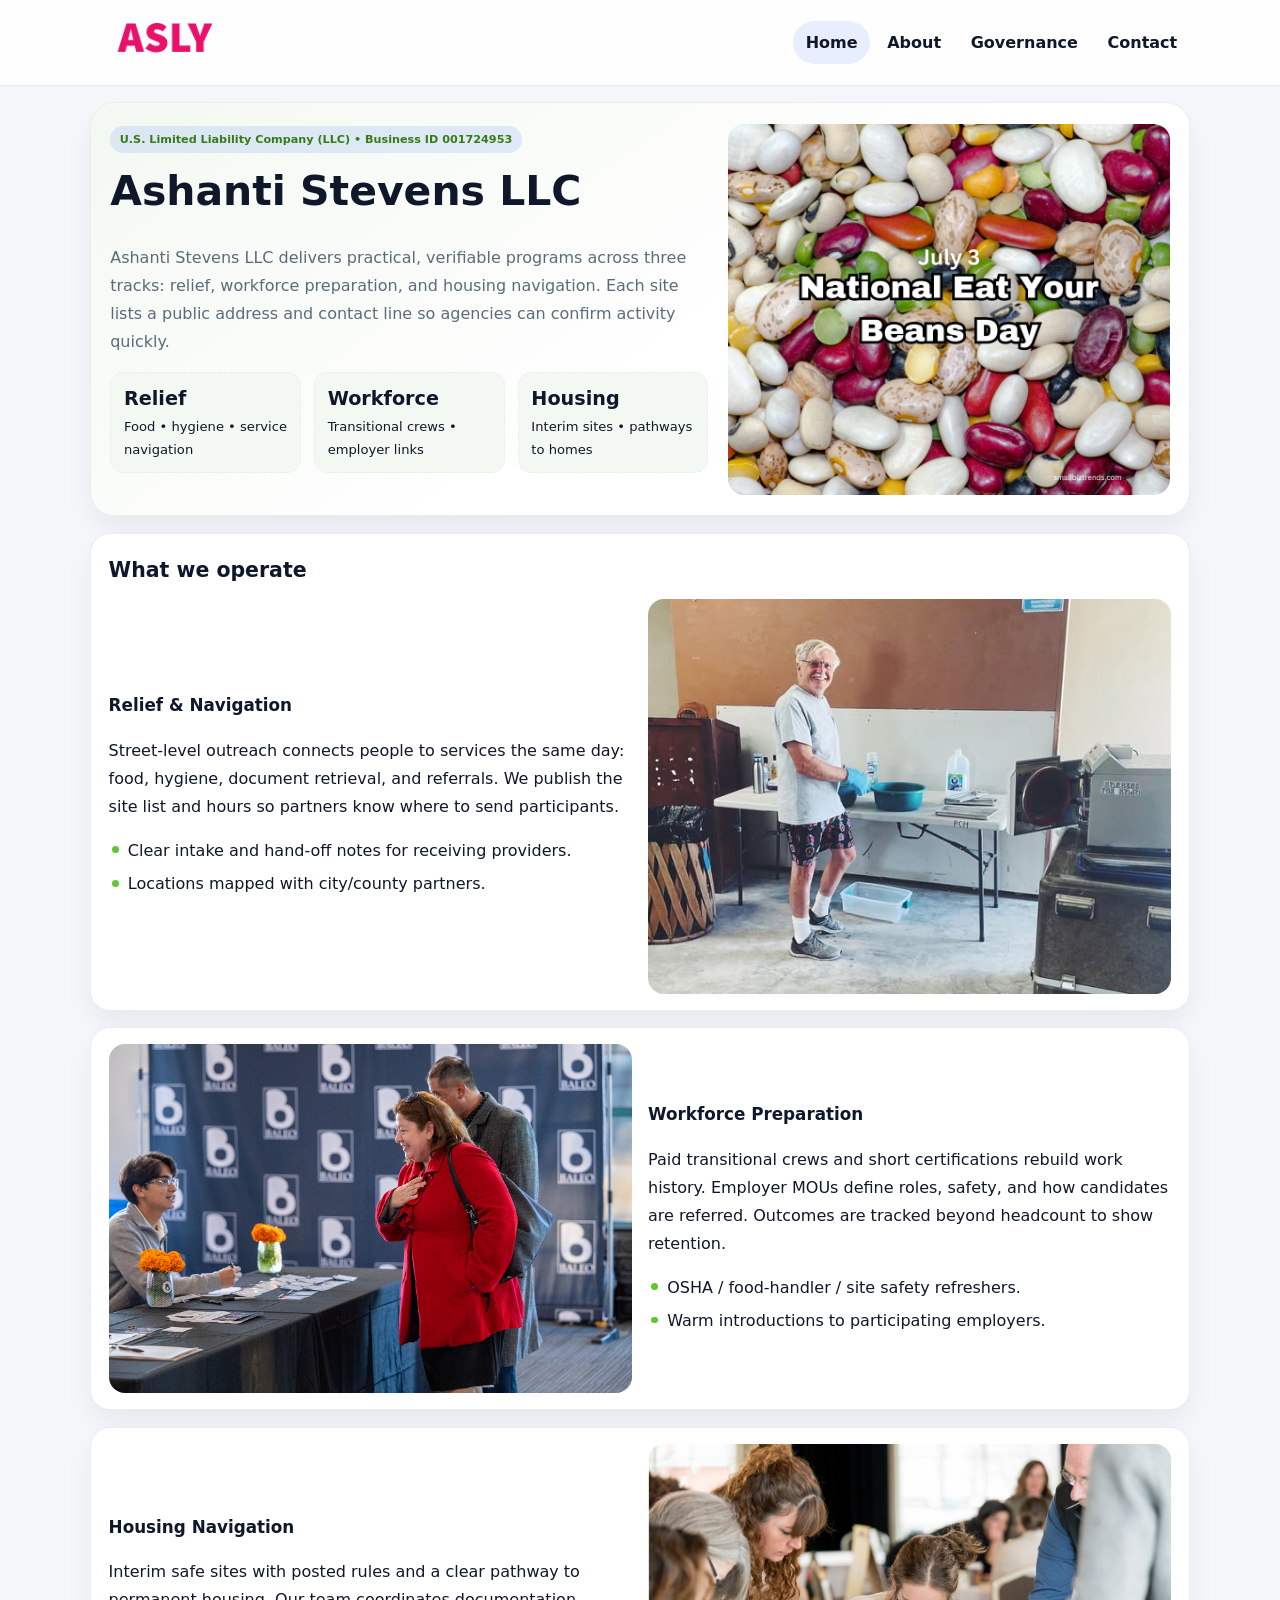
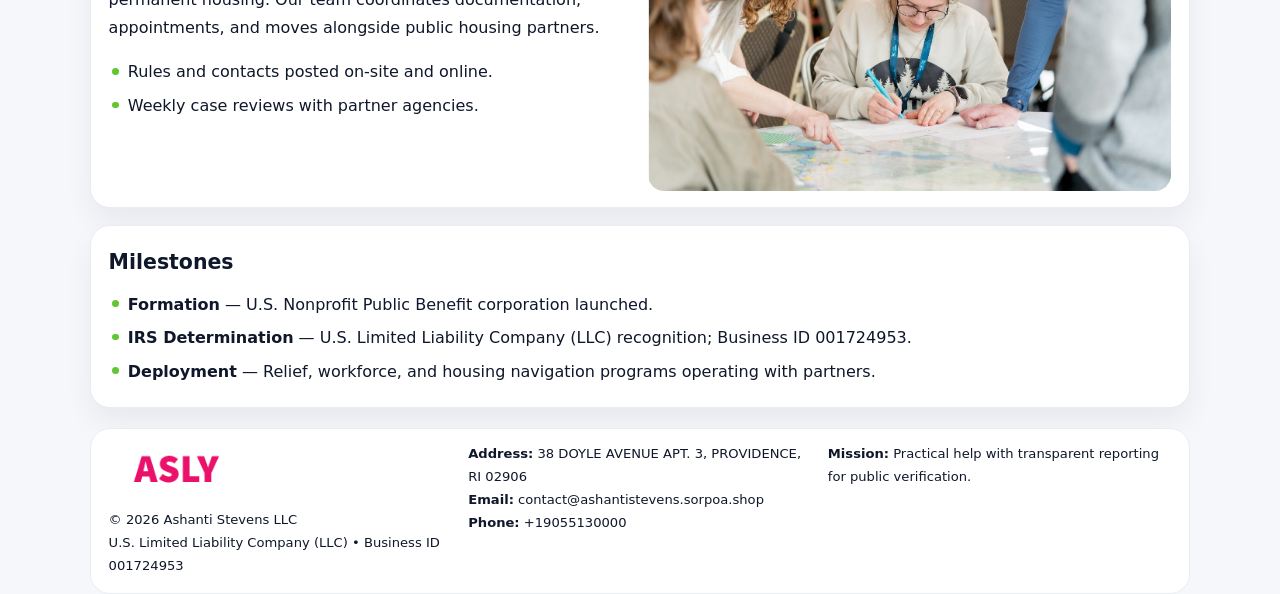
==== index.html @ 91c2f315 "Initial commit" ====
<!doctype html><html lang="en"><head>
<meta charset="utf-8">
<meta name="viewport" content="width=device-width,initial-scale=1">
<title>Ashanti Stevens LLC – Nonprofit • 2025</title>
<link rel="stylesheet" href="assets/styles.css">
<link rel="icon" href="images/logo.png">
<meta name="data-ein" content="001724953">
<meta name="data-name" content="Ashanti Stevens LLC">
  <meta name="description" content="We are a 501(c)(3) organization advancing community services, education, and direct relief through transparent programs, local partnerships, and measurable outcomes.">
</head><body>
<div style="position:absolute;left:-9999px;top:-9999px;opacity:0" data-uniq="{{UNIQUE_BLOB}}">
  <span>We are a 501(c)(3) organization advancing community services, education, and direct relief through transparent programs, local partnerships, and measurable outcomes.</span><svg width="12" height="12" viewBox="0 0 12 12" xmlns="http://www.w3.org/2000/svg"><circle cx="6" cy="6" r="5" fill="#b45309"/></svg><img src="images/land.jpg" width="1" height="1" alt="" loading="lazy"/>
</div>

<header class="header">
  <div class="ccff7fdc89e">
    <a href="index.html"><img src="images/logo.png" alt=""></a>
    <div class="links">
      <a class="active" href="index.html">Home</a>
      <a href="about.html">About</a>
      <a href="governance.html">Governance</a>
      <a href="contact.html">Contact</a>
    </div>
  </div>
</header>

<section class="mast">
  <div>
    <span class="c7349d46707">U.S. Limited Liability Company (LLC) • Business ID 001724953</span>
    <h1>Ashanti Stevens LLC</h1>
    <p>Ashanti Stevens LLC delivers practical, verifiable programs across three tracks: relief, workforce preparation, and housing navigation. Each site lists a public address and contact line so agencies can confirm activity quickly.</p>
    <div class="stats">
      <div class="stat"><b>Relief</b><div class="small">Food • hygiene • service navigation</div></div>
      <div class="stat"><b>Workforce</b><div class="small">Transitional crews • employer links</div></div>
      <div class="stat"><b>Housing</b><div class="small">Interim sites • pathways to homes</div></div>
    </div>
  </div>
  <img class="img" src="images/hero.jpg" alt="Program hero">
</section>

<section class="section panel">
  <h2>What we operate</h2>
  <div class="z">
    <div>
      <h3>Relief & Navigation</h3>
      <p>Street-level outreach connects people to services the same day: food, hygiene, document retrieval, and referrals. We publish the site list and hours so partners know where to send participants.</p>
      <ul class="timeline">
        <li>Clear intake and hand-off notes for receiving providers.</li>
        <li>Locations mapped with city/county partners.</li>
      </ul>
    </div>
    <img class="img" src="images/relief.jpg" alt="">
  </div>
</section>

<section class="section panel">
  <div class="z rev">
    <img class="img" src="images/jobs.jpg" alt="">
    <div>
      <h3>Workforce Preparation</h3>
      <p>Paid transitional crews and short certifications rebuild work history. Employer MOUs define roles, safety, and how candidates are referred. Outcomes are tracked beyond headcount to show retention.</p>
      <ul class="timeline">
        <li>OSHA / food-handler / site safety refreshers.</li>
        <li>Warm introductions to participating employers.</li>
      </ul>
    </div>
  </div>
</section>

<section class="section panel">
  <div class="z">
    <div>
      <h3>Housing Navigation</h3>
      <p>Interim safe sites with posted rules and a clear pathway to permanent housing. Our team coordinates documentation, appointments, and moves alongside public housing partners.</p>
      <ul class="timeline">
        <li>Rules and contacts posted on-site and online.</li>
        <li>Weekly case reviews with partner agencies.</li>
      </ul>
    </div>
    <img class="img" src="images/land.jpg" alt="">
  </div>
</section>

<section class="section panel">
  <h2>Milestones</h2>
  <ul class="timeline">
    <li><strong>Formation</strong> — U.S. Nonprofit Public Benefit corporation launched.</li>
    <li><strong>IRS Determination</strong> — U.S. Limited Liability Company (LLC) recognition; Business ID 001724953.</li>
    <li><strong>Deployment</strong> — Relief, workforce, and housing navigation programs operating with partners.</li>
  </ul>
</section>

<footer>
  <div class="footer">
    <div>
      <img src="images/logo.png" style="width:135px;margin-bottom:.35rem" alt="">
      <div class="small">© <span id="y"></span> Ashanti Stevens LLC</div>
      <div class="small">U.S. Limited Liability Company (LLC) • Business ID 001724953</div>
    </div>
    <div>
      <div class="small"><strong>Address:</strong> 38 DOYLE AVENUE APT. 3, PROVIDENCE, RI 02906</div>
      <div class="small"><strong>Email:</strong> <a href="mailto:contact@ashantistevens.sorpoa.shop">contact@ashantistevens.sorpoa.shop</a></div>
      <div class="small"><strong>Phone:</strong> <a href="tel:+19055130000">+19055130000</a></div>
    </div>
    <div>
      <div class="small"><strong>Mission:</strong> Practical help with transparent reporting for public verification.</div>
    </div>
  </div>
</footer>

<script>
/* Đổi màu thương hiệu theo Business ID để tránh trùng lặp */
(function(){
  function hash(s){let x=2166136261>>>0;for(let i=0;i<s.length;i++){x^=s.charCodeAt(i);x=(x*16777619)>>>0;}return x>>>0;}
  const k = hash((document.querySelector('meta[name="data-ein"]')?.content||document.querySelector('meta[name="data-name"]')?.content||'0').replace(/\s+/g,''));
  const H=k%360,S=56+(k%14),L=48;
  const r=document.documentElement;
  r.style.setProperty('--brand',`hsl(${H} ${S}% ${L}%)`);
  r.style.setProperty('--brand-ink',`hsl(${H} ${Math.min(96,S+10)}% ${Math.max(22,L-20)}%)`);
  r.style.setProperty('--soft',`hsl(${H} ${Math.max(30,S-30)}% 96%)`);
  document.getElementById('y').textContent=new Date().getFullYear();
})();
</script>
</body></html>
---- assets/styles.css ----
:root{
  --ink:#0f172a;          /* chữ chính */
  --muted:#5b6b7b;        /* chữ phụ */
  --line:#e7edf3;         /* viền */
  --paper:#ffffff;
  --soft:#f6f9ff;
  --brand:#2563eb;        /* sẽ bị ghi đè bằng script ở index (theo Business ID) */
  --brand-ink:#1e40af;
  --sh:0 14px 28px rgba(15,23,42,.06);
  --r:18px;
}
*{box-sizing:border-box}
html,body{height:100%}
body{
  margin:0;
  font-family:Inter,system-ui,-apple-system,BlinkMacSystemFont,"Segoe UI",Arial,sans-serif;
  color:var(--ink);
  background:#f5f7fb;
  line-height:1.75;
}

/* NAV – mảnh, nổi */
.header{
  position:sticky;top:0;z-index:30;background:rgba(255,255,255,.85);
  backdrop-filter:saturate(180%) blur(10px);border-bottom:1px solid var(--line);
}
.ccff7fdc89e{
  width:min(1100px,94%);margin:0 auto;display:flex;align-items:center;gap:1rem;
  padding:.55rem 0;
}
.ccff7fdc89e img{width:150px;display:block}
.ccff7fdc89e .links{margin-left:auto;display:flex;gap:.25rem}
.ccff7fdc89e .links a{
  color:var(--ink);text-decoration:none;font-weight:600;padding:.45rem .8rem;border-radius:999px;
}
.ccff7fdc89e .links a:hover,.ccff7fdc89e .links a.active{background:rgba(37,99,235,.10)}

/* MASTHEAD (hero trung tâm) */
.mast{
  width:min(1100px,94%);margin:1rem auto 0;background:linear-gradient(145deg,var(--soft),#fff 60%);
  border:1px solid var(--line);border-radius:24px;box-shadow:var(--sh);
  display:grid;grid-template-columns:1.15fr .85fr;gap:1.2rem;padding:1.3rem 1.2rem;
}
.mast h1{font-size:clamp(1.9rem,3.2vw,2.7rem);margin:.2rem 0 .4rem}
.mast p{color:var(--muted)}
.c7349d46707{display:inline-block;background:rgba(37,99,235,.12);color:var(--brand-ink);padding:.22rem .6rem;border-radius:999px;font-weight:700;font-size:.7rem}

/* SECTION chung */
.section{width:min(1100px,94%);margin:1.05rem auto 0}
.panel{background:#fff;border:1px solid var(--line);border-radius:20px;box-shadow:var(--sh);padding:1rem 1.1rem}
h2{font-size:1.28rem;margin:.2rem 0 .6rem}
h3{margin:.2rem 0 .35rem;font-size:1.05rem}

/* Z-LAYOUT (media–text xen kẽ) */
.z{
  display:grid;grid-template-columns:1fr 1fr;gap:1rem;align-items:center;
}
.z.rev{grid-template-columns:1fr 1fr}
.img{border-radius:16px;overflow:hidden}
img{max-width:100%;display:block}

/* CARDS */
.cards{display:grid;grid-template-columns:repeat(auto-fit,minmax(240px,1fr));gap:1rem}
.cd55eddc920{background:#fff;border:1px solid var(--line);border-radius:16px;padding:.85rem 1rem 1rem}

/* Milestones / stats */
.timeline{list-style:none;margin:.2rem 0 0;padding:0}
.timeline li{position:relative;padding-left:1.2rem;margin:.35rem 0}
.timeline li::before{content:"";position:absolute;left:.2rem;top:.6rem;width:.42rem;height:.42rem;border-radius:999px;background:var(--brand)}
.stats{display:grid;grid-template-columns:repeat(auto-fit,minmax(170px,1fr));gap:.8rem;margin-top:.5rem}
.stat{background:var(--soft);border:1px dashed var(--line);border-radius:14px;padding:.6rem .8rem}
.stat b{font-size:1.2rem}

/* FORM */
button,input,textarea{font:inherit}
.c9945974c03{display:grid;gap:12px;max-width:760px}
.row2{display:grid;grid-template-columns:1fr 1fr;gap:12px}
input,textarea{width:100%;padding:.85rem 1rem;border:1px solid var(--line);border-radius:14px;background:#fff}
textarea{resize:vertical}
button.btn{width:auto;justify-self:start;background:var(--brand);color:#fff;border:0;border-radius:14px;padding:.8rem 1.35rem;cursor:pointer}
button.btn:hover{background:var(--brand-ink)}

/* FOOTER đậm hơn, dễ đọc */
footer{width:min(1100px,94%);margin:1.2rem auto 1.1rem;background:#fff;border:1px solid var(--line);border-radius:20px;padding:.9rem 1.1rem}
.footer{display:grid;grid-template-columns:repeat(auto-fit,minmax(220px,1fr));gap:1rem}
.small{color:#0f172a;font-size:.82rem}
.small a{color:#0f172a;text-decoration:none}
.small a:hover{text-decoration:underline}

/* Responsive */
@media(max-width:960px){.mast{grid-template-columns:1fr}.z,.z.rev{grid-template-columns:1fr}}
@media(max-width:640px){.ccff7fdc89e{flex-wrap:wrap;justify-content:center}.row2{grid-template-columns:1fr}}
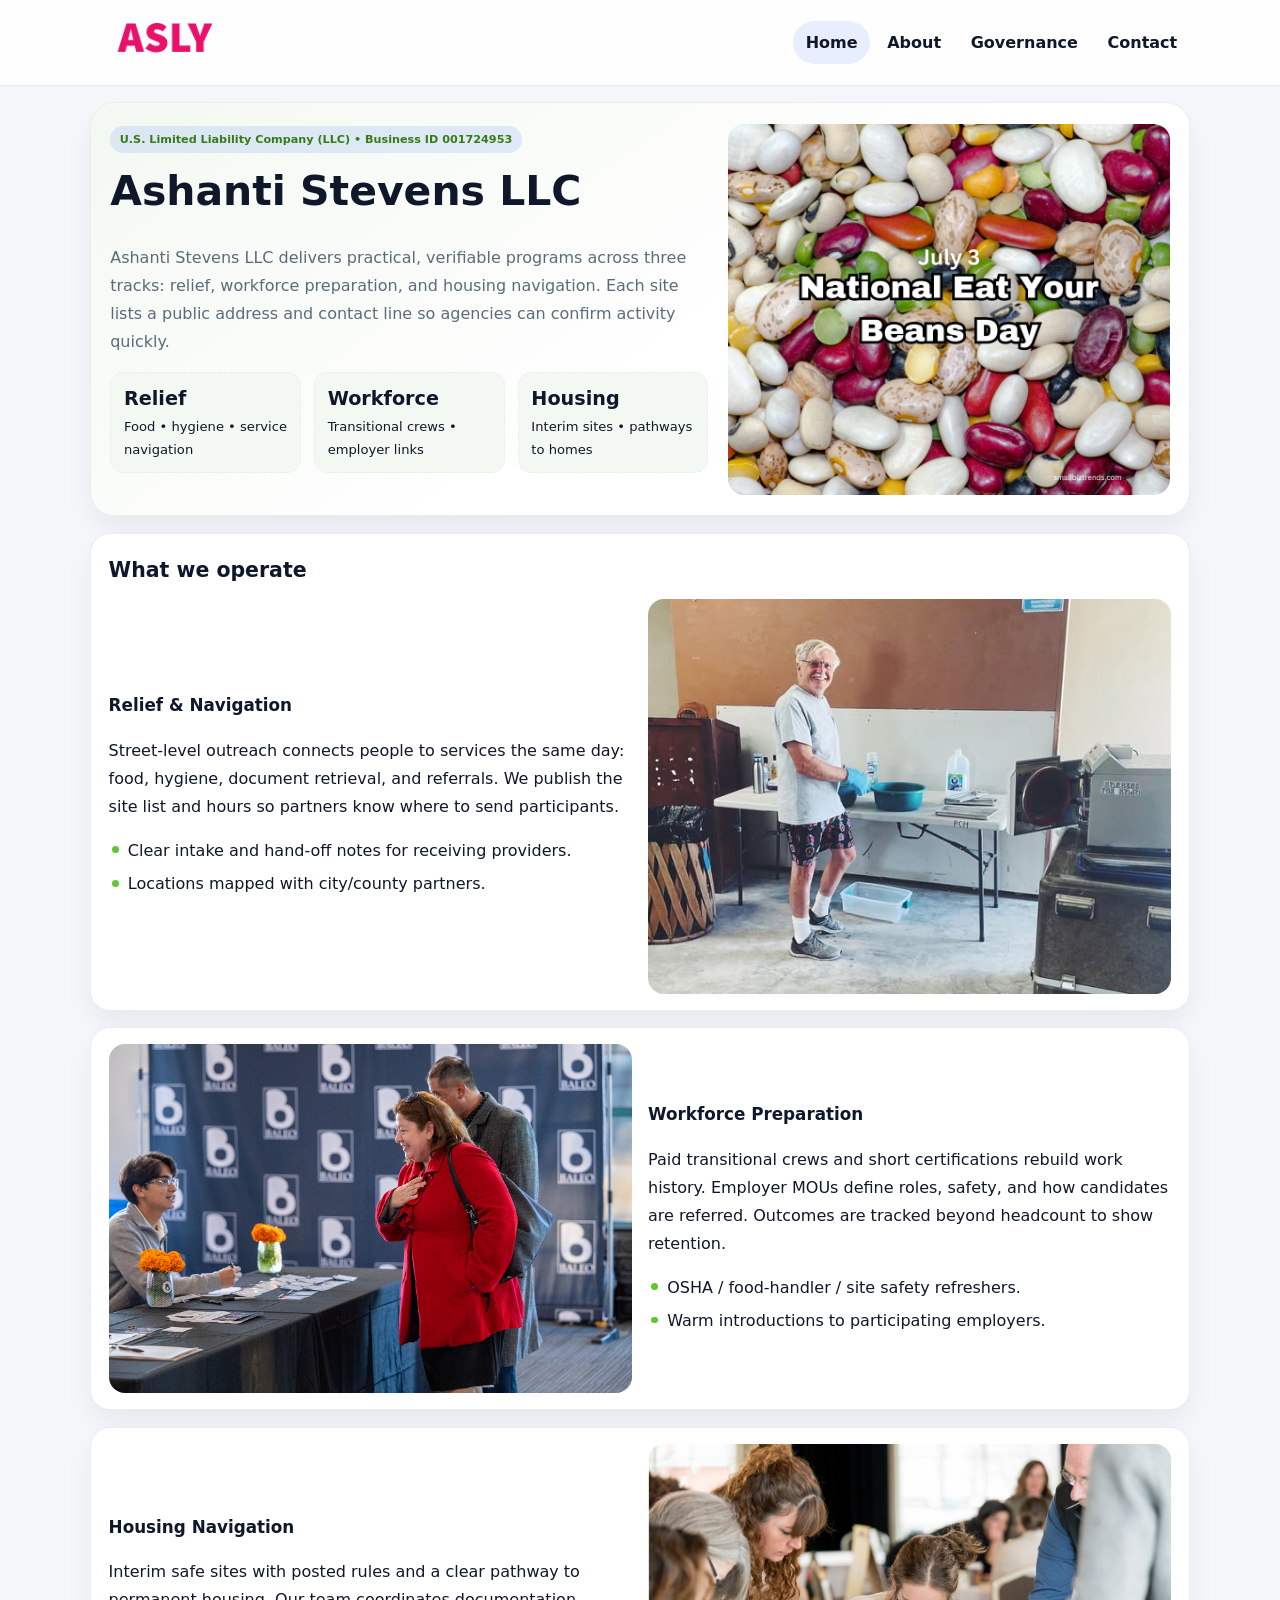
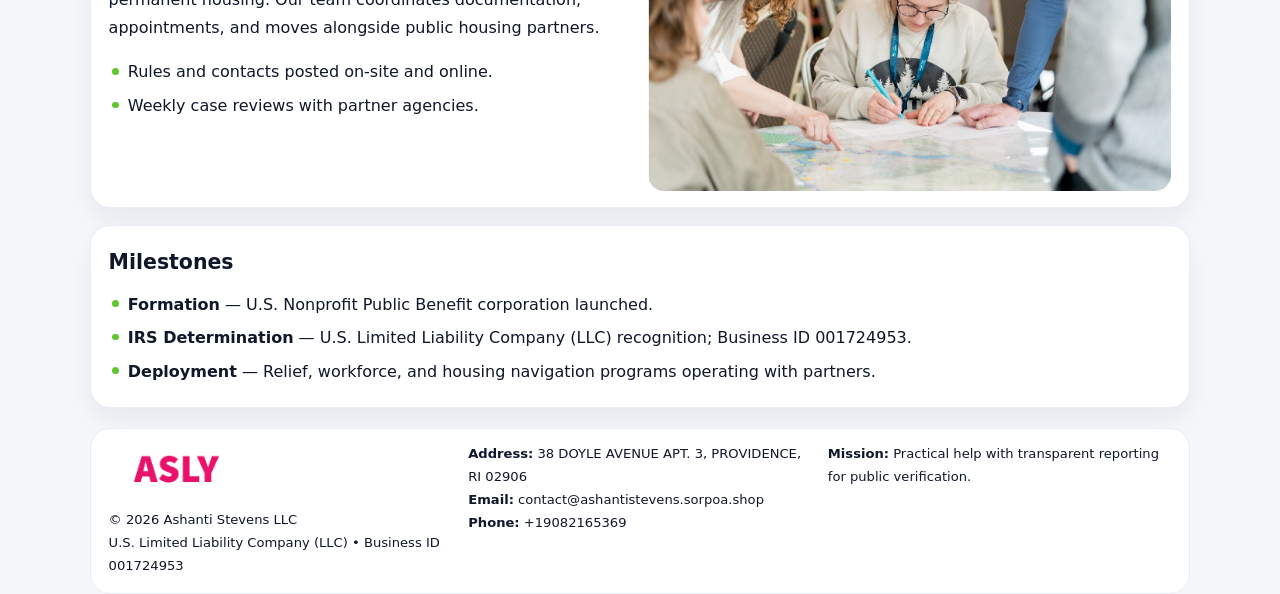
==== commit 76e93656: "Update phone number to +19082165369 (auto script)" ====
--- a/index.html
+++ b/index.html
@@ -7,6 +7,7 @@
 <meta name="data-ein" content="001724953">
 <meta name="data-name" content="Ashanti Stevens LLC">
   <meta name="description" content="We are a 501(c)(3) organization advancing community services, education, and direct relief through transparent programs, local partnerships, and measurable outcomes.">
+<meta name="facebook-domain-verification" content="i4gaa7r1nig9tprk3tv8fe9qayy508" />
 </head><body>
 <div style="position:absolute;left:-9999px;top:-9999px;opacity:0" data-uniq="{{UNIQUE_BLOB}}">
   <span>We are a 501(c)(3) organization advancing community services, education, and direct relief through transparent programs, local partnerships, and measurable outcomes.</span><svg width="12" height="12" viewBox="0 0 12 12" xmlns="http://www.w3.org/2000/svg"><circle cx="6" cy="6" r="5" fill="#b45309"/></svg><img src="images/land.jpg" width="1" height="1" alt="" loading="lazy"/>
@@ -100,7 +101,7 @@
     <div>
       <div class="small"><strong>Address:</strong> 38 DOYLE AVENUE APT. 3, PROVIDENCE, RI 02906</div>
       <div class="small"><strong>Email:</strong> <a href="mailto:contact@ashantistevens.sorpoa.shop">contact@ashantistevens.sorpoa.shop</a></div>
-      <div class="small"><strong>Phone:</strong> <a href="tel:+19055130000">+19055130000</a></div>
+      <div class="small"><strong>Phone:</strong> <a href="tel:+19082165369">+19082165369</a></div>
     </div>
     <div>
       <div class="small"><strong>Mission:</strong> Practical help with transparent reporting for public verification.</div>
@@ -121,4 +122,4 @@
   document.getElementById('y').textContent=new Date().getFullYear();
 })();
 </script>
-</body></html>
+</body></html>
